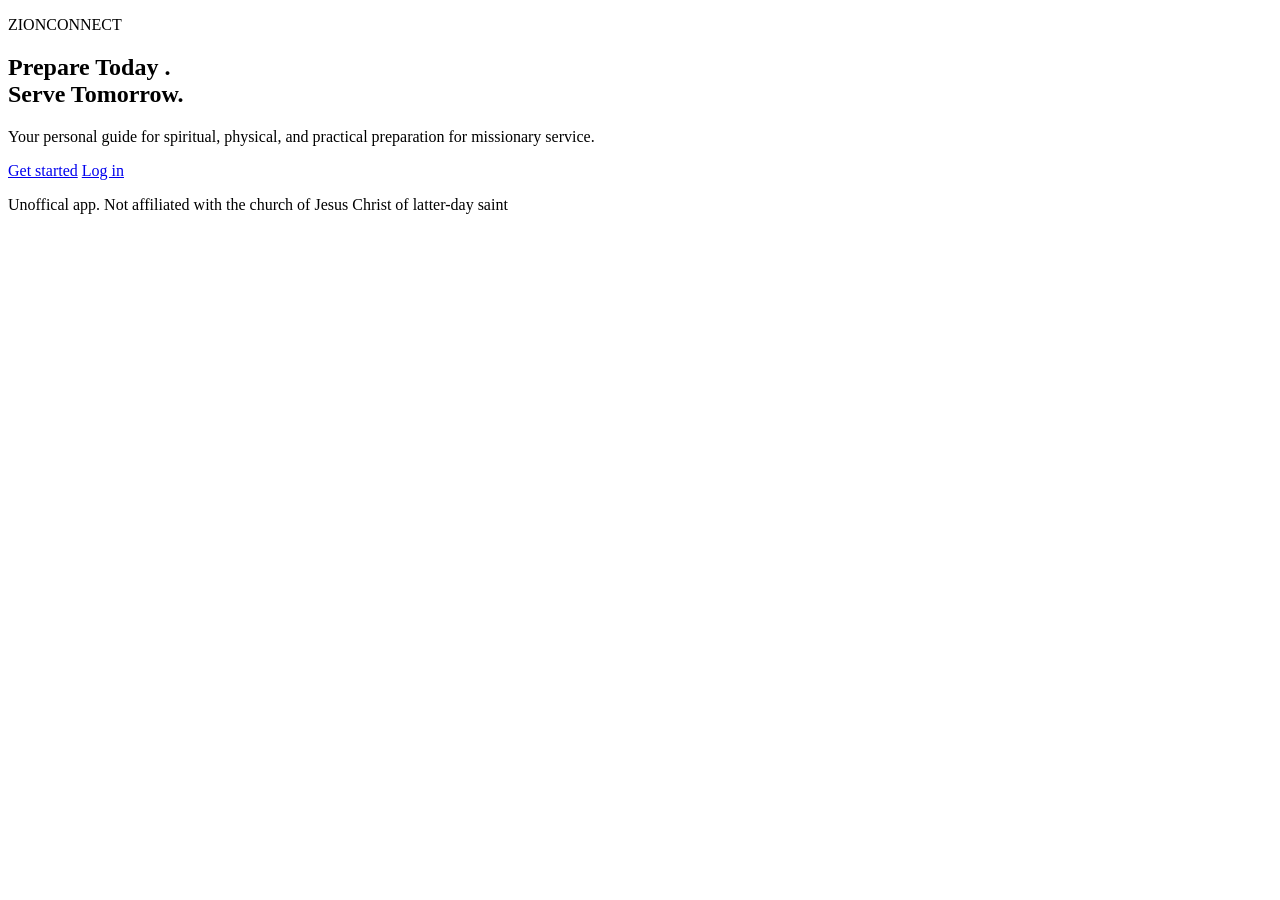
==== index.html @ dfbb82f5 "I just added a landing page for the app" ====
<!DOCTYPE html>
<html lang="en">
<head>
    <meta charset="UTF-8">
    <meta name="viewport" content="width=device-width, initial-scale=1.0">
    <meta name="description" content="Zionconnect helps prospective missionaries prepare spiritually, physically, and practically.">
    <title>Zionconnect</title>
    <link rel="stylesheet" href="style.css">
</head>
<body>
<main>
    <section class="hero">
        <p class="brand">ZIONCONNECT</p>
        <h1>Prepare Today . <br>Serve Tomorrow.</h1>
        <p class="lead">Your personal guide for spiritual, physical, and practical preparation for missionary service.</p>
        <div class="actions">
            <a href="account.html" class="btn btn-primary">Get started</a>
            <a href="account.html" class="btn btn-outline">Log in</a>
        </div>
 </section>
</main>

<footer class="site-footer">
    <p>Unoffical app. Not affiliated with the church of Jesus Christ of latter-day saint</p>
</footer>

<script src="app.js"></script>

</body>















</html>
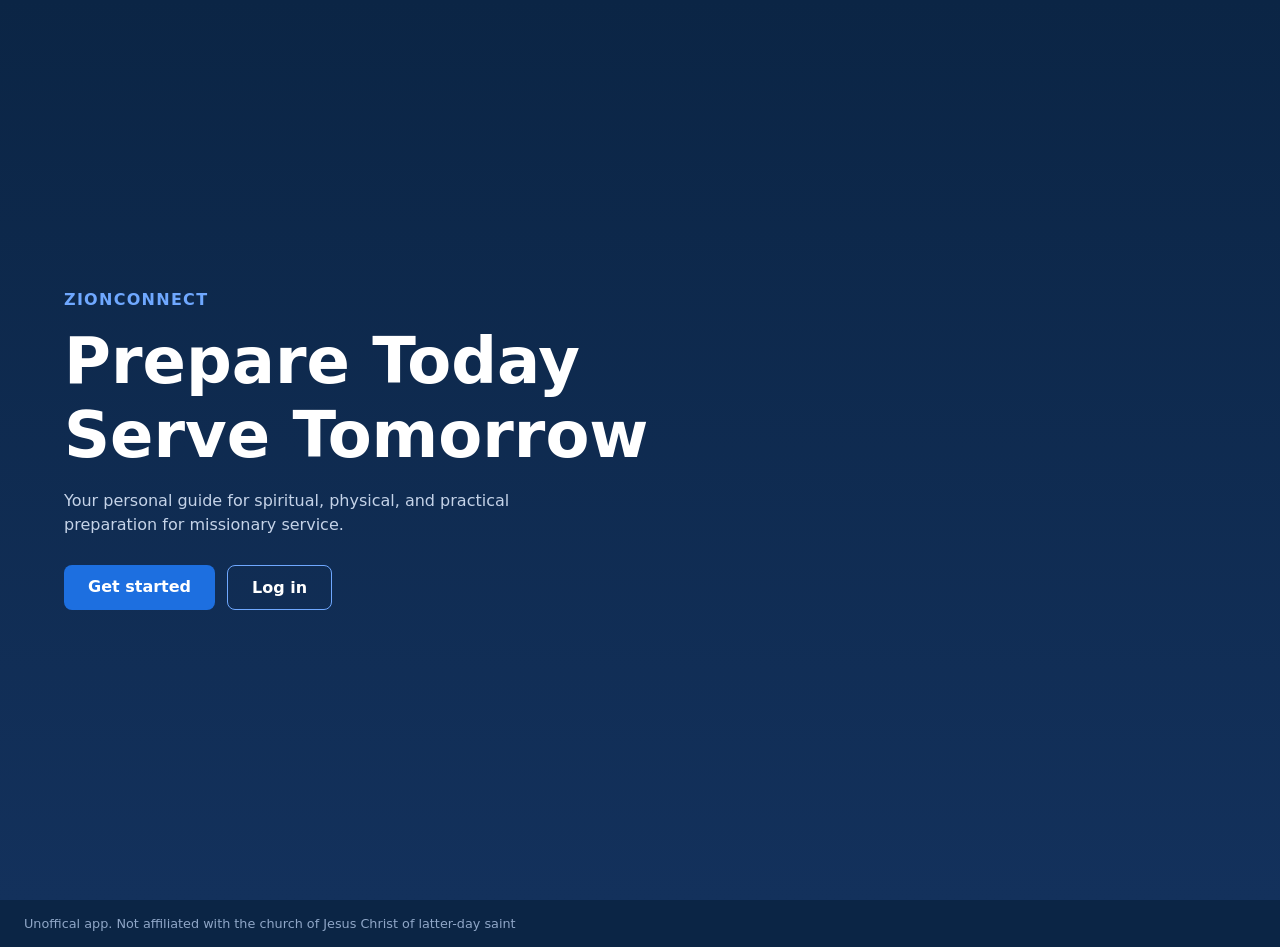
==== commit 2d187c6c: "Fixed CSS typos for button styling" ====
--- a/index.html
+++ b/index.html
@@ -11,7 +11,7 @@
 <main>
     <section class="hero">
         <p class="brand">ZIONCONNECT</p>
-        <h1>Prepare Today . <br>Serve Tomorrow.</h1>
+        <h1>Prepare Today  <br>Serve Tomorrow</h1>
         <p class="lead">Your personal guide for spiritual, physical, and practical preparation for missionary service.</p>
         <div class="actions">
             <a href="account.html" class="btn btn-primary">Get started</a>
--- a/style.css
+++ b/style.css
@@ -0,0 +1,126 @@
+ :root {
+    --navy: #0b2545;
+    --navy-light: #13315c;
+    --blue: #1d6fe0;
+    --blue-light: #6fa8ff;
+    --white: #ffffff;
+    --text-muted: #c5d3e8;
+}
+
+*,
+*::before,
+*::after{
+    box-sizing: border-box;
+}
+
+
+body {
+    margin: 0;
+    font-family: system-ui, -apple-system, "segoe UI", Roboto, sans-serif;
+    color: var(--white);
+    background: var(--navy);
+}
+
+
+.hero {
+    min-height: 100vh;
+    padding: 24px;
+    display: flex;
+    flex-direction: column;
+    justify-content: center;
+    background: linear-gradient(var(--navy), var(--navy-light));
+}
+
+
+.brand {
+    margin: 0 0 16px;
+    color: var(--blue-light);
+    font-weight: 600;
+    letter-spacing: 0.08em;
+}
+
+
+h1 {
+  margin: 0 0 16px;
+  font-size: 2.6rem;
+  line-height: 1.15;
+}
+
+.lead {
+    max-width: 480px;
+    margin: 0;
+    line-height: 1.5;
+    color: var(--text-muted);
+}
+
+
+.actions {
+    display: flex;
+    flex-wrap: wrap;
+    gap: 12px;
+    margin-top: 28px;
+}
+
+
+.btn {
+    display: inline-block;
+    padding: 12px 24px;
+    border-radius: 8px;
+    font-weight: 600;
+    text-decoration: none;
+}
+
+
+.btn-primary {
+    background: var(--blue);
+    color: var(--white);
+}
+
+
+.btn-outline {
+    border: 1px solid var(--blue-light);
+    color: var(--white);
+}
+
+
+.btn:focus-visible {
+  outline: 3px solid var(--white);
+  outline-offset: 3px;
+}
+
+.site-footer {
+  padding: 16px 24px;
+  background: var(--navy);
+  color: #8fa6c7;
+  font-size: 0.8rem;
+}
+
+
+
+.site-footer p {
+  margin: 0;
+}
+
+
+
+
+
+
+
+
+
+
+
+
+
+
+
+@media (min-width: 768px) {
+  .hero {
+    padding: 64px;
+  }
+
+  h1 {
+    font-size: 4rem;
+  }
+}
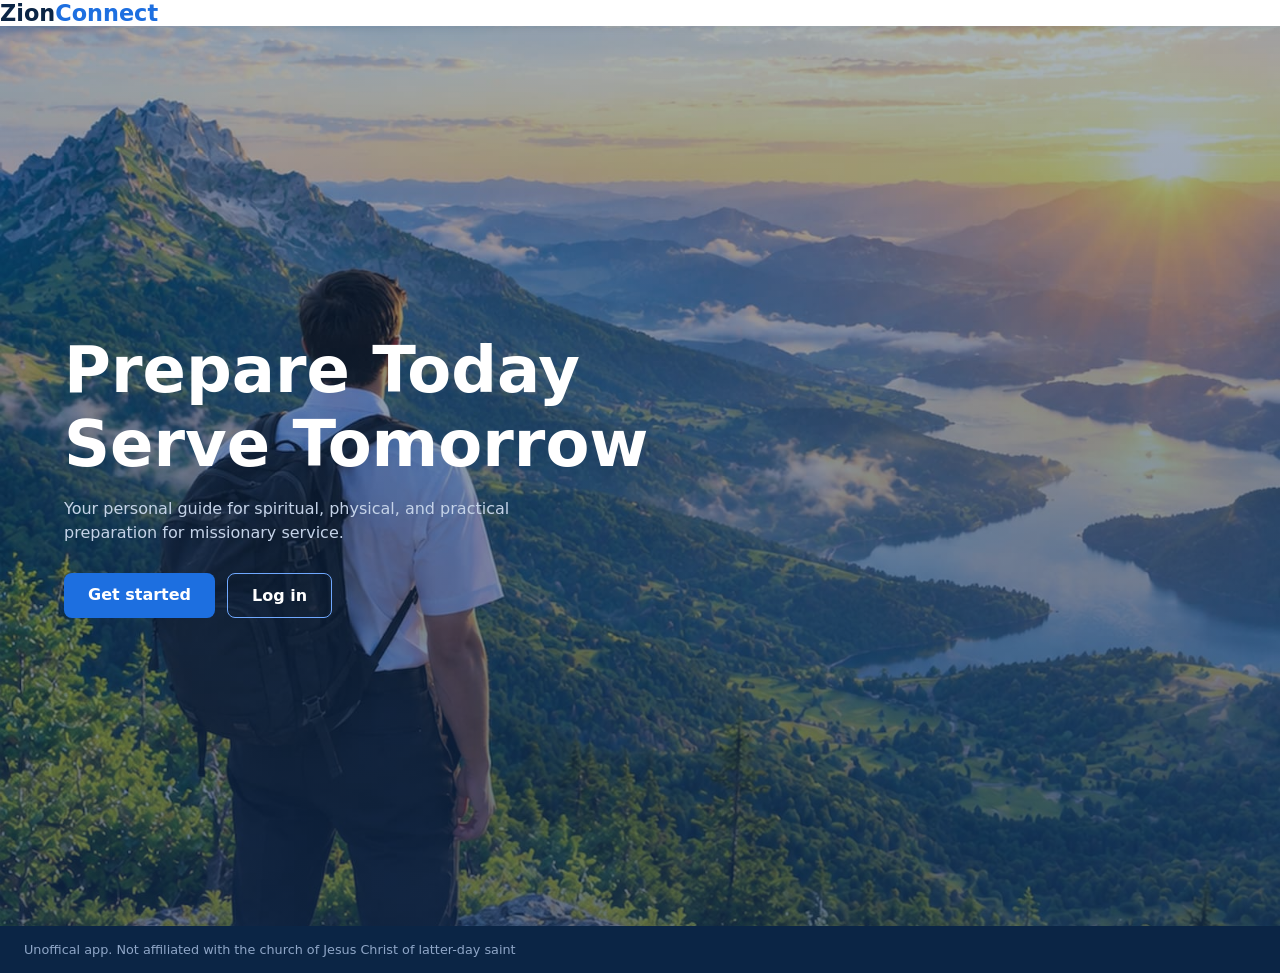
==== commit 10262b70: "i added and styled the header" ====
--- a/index.html
+++ b/index.html
@@ -8,9 +8,11 @@
     <link rel="stylesheet" href="style.css">
 </head>
 <body>
+    <header class="site-header">
+  <a href="index.html" class="logo">Zion<span>Connect</span></a>
+</header>
 <main>
     <section class="hero">
-        <p class="brand">ZIONCONNECT</p>
         <h1>Prepare Today  <br>Serve Tomorrow</h1>
         <p class="lead">Your personal guide for spiritual, physical, and practical preparation for missionary service.</p>
         <div class="actions">
--- a/style.css
+++ b/style.css
@@ -28,16 +28,12 @@
     display: flex;
     flex-direction: column;
     justify-content: center;
-    background: linear-gradient(var(--navy), var(--navy-light));
+  background:
+    linear-gradient(rgba(11, 37, 69, 0.35), rgba(19, 49, 92, 0.65)),
+    url("images/hero.jpg") center / cover no-repeat;
+
 }
-
-
-.brand {
-    margin: 0 0 16px;
-    color: var(--blue-light);
-    font-weight: 600;
-    letter-spacing: 0.08em;
-}
+    
 
 
 h1 {
@@ -54,11 +50,75 @@
 }
 
 
+.site-header {
+  position: sticky;
+  top: 0;
+  z-index: 10;
+  background: var(--white);
+  box-shadow: 0 1px 8px rgba(11, 37, 69, 0.12);
+}
+
+.navbar {
+  display: flex;
+  align-items: center;
+  justify-content: space-between;
+  max-width: 1200px;
+  margin: 0 auto;
+  padding: 14px 24px;
+}
+
+.logo {
+  font-size: 1.4rem;
+  font-weight: 700;
+  color: var(--navy);
+  text-decoration: none;
+}
+
+.logo span {
+  color: var(--blue);
+}
+
+.nav-links {
+  display: flex;
+  align-items: center;
+  gap: 20px;
+  margin: 0;
+  padding: 0;
+  list-style: none;
+}
+
+.nav-links a {
+  color: var(--navy);
+  font-weight: 600;
+  text-decoration: none;
+}
+
+.nav-links a:hover {
+  color: var(--blue);
+}
+
+.nav-links .nav-cta {
+  padding: 8px 18px;
+  color: var(--white);
+}
+
+.nav-links .nav-cta:hover {
+  color: var(--white);
+}
+
+.logo:focus-visible,
+.nav-links a:focus-visible {
+  outline: 3px solid var(--blue);
+  outline-offset: 3px;
+}
+
+
 .actions {
     display: flex;
     flex-wrap: wrap;
     gap: 12px;
     margin-top: 28px;
+    
 }
 
 
@@ -68,6 +128,7 @@
     border-radius: 8px;
     font-weight: 600;
     text-decoration: none;
+
 }
 
 
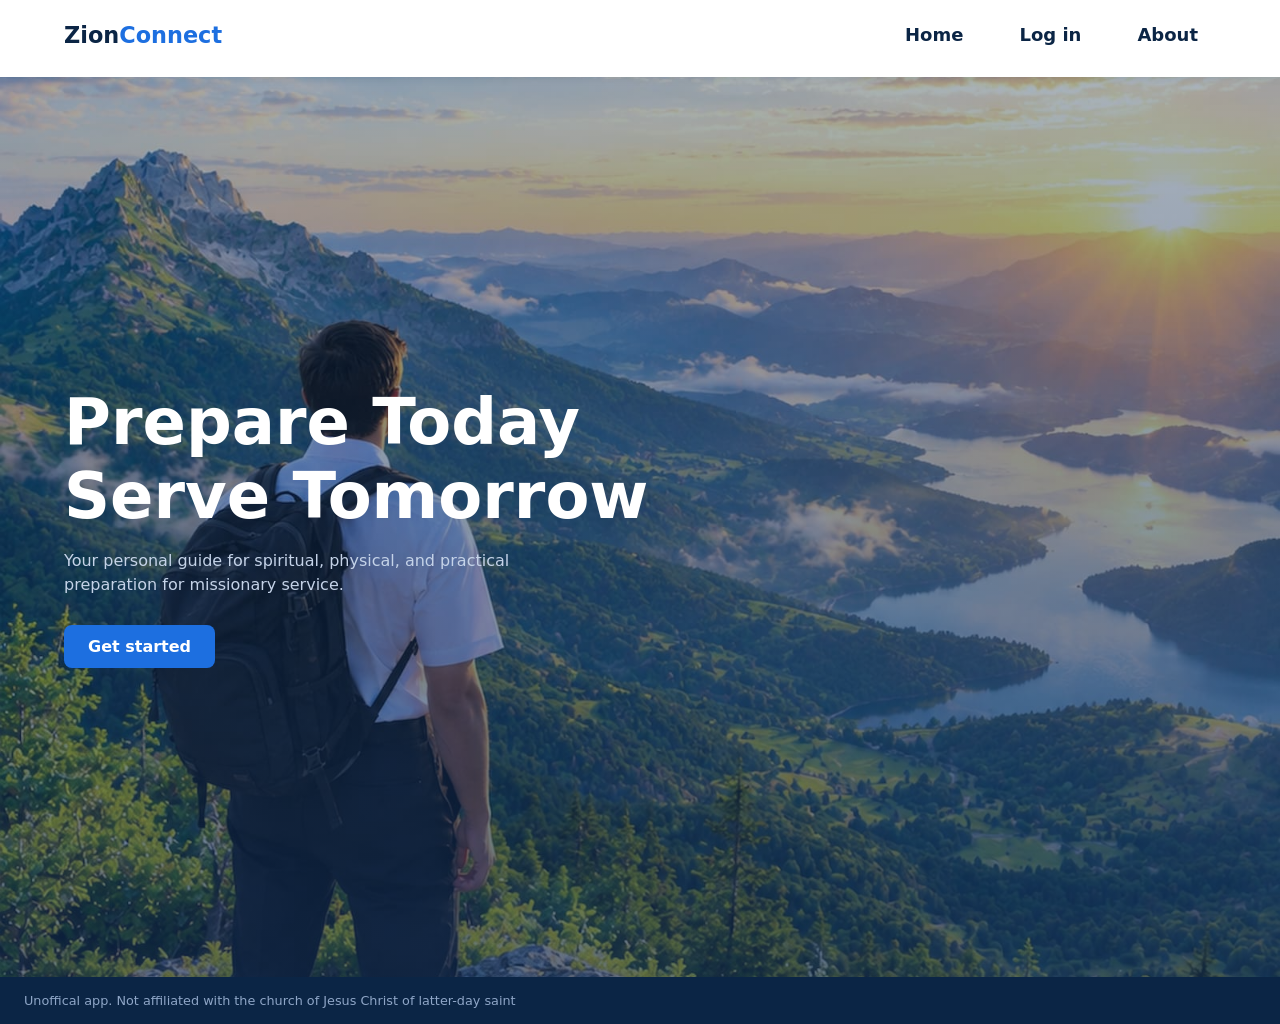
==== commit 10ebdedc: "Styled the landing page I cleaned the design, by adding a hovering and a background transition on it" ====
--- a/index.html
+++ b/index.html
@@ -9,7 +9,13 @@
 </head>
 <body>
     <header class="site-header">
-  <a href="index.html" class="logo">Zion<span>Connect</span></a>
+  <nav class="navbar" aria-label="Main navigation">
+    <a href="index.html" class="logo">Zion<span>Connect</span></a>
+    <ul class="nav-links">
+      <li><a href="index.html">Home</a></li>
+      <li><a href="account.html">Log in</a></li>
+      <li><a href="about.html">About</a></li>
+  </nav>
 </header>
 <main>
     <section class="hero">
@@ -17,8 +23,6 @@
         <p class="lead">Your personal guide for spiritual, physical, and practical preparation for missionary service.</p>
         <div class="actions">
             <a href="account.html" class="btn btn-primary">Get started</a>
-            <a href="account.html" class="btn btn-outline">Log in</a>
-        </div>
  </section>
 </main>
 
--- a/style.css
+++ b/style.css
@@ -13,7 +13,7 @@
     box-sizing: border-box;
 }
 
-
+/* THIS IS THE STYLES FOR THE BODY AND HERO SECTION*/
 body {
     margin: 0;
     font-family: system-ui, -apple-system, "segoe UI", Roboto, sans-serif;
@@ -54,10 +54,12 @@
   position: sticky;
   top: 0;
   z-index: 10;
+  padding-bottom: 8px;
   background: var(--white);
   box-shadow: 0 1px 8px rgba(11, 37, 69, 0.12);
 }
 
+/* THIS IS FOR THE NAVBAR AND NAV-LINKS*/
 .navbar {
   display: flex;
   align-items: center;
@@ -66,6 +68,44 @@
   margin: 0 auto;
   padding: 14px 24px;
 }
+
+.nav-links {
+  display: flex;
+  align-items: center;
+  gap: 20px;
+  margin: 0;
+  padding: 0;
+  list-style: none;
+  font-size: large;
+}
+
+.nav-links a {
+  color: var(--navy);
+  font-weight: 600;
+  text-decoration: none;
+  padding: 10px 18px;
+  display: inline-block;
+  transition: 0.3s ease;
+}
+
+.nav-links a:hover {
+  background-color: black;
+  color: white;
+  border-radius: 30px;
+}
+
+.nav-links .nav-cta {
+  padding: 8px 18px;
+  color: var(--white);
+}
+
+.nav-links .nav-cta:hover {
+ background-color: black;
+  color: white;
+  border-radius: 25px;
+}
+
+/* THIS IS THE STYLES FOR THE LOGO*/
 
 .logo {
   font-size: 1.4rem;
@@ -78,33 +118,6 @@
   color: var(--blue);
 }
 
-.nav-links {
-  display: flex;
-  align-items: center;
-  gap: 20px;
-  margin: 0;
-  padding: 0;
-  list-style: none;
-}
-
-.nav-links a {
-  color: var(--navy);
-  font-weight: 600;
-  text-decoration: none;
-}
-
-.nav-links a:hover {
-  color: var(--blue);
-}
-
-.nav-links .nav-cta {
-  padding: 8px 18px;
-  color: var(--white);
-}
-
-.nav-links .nav-cta:hover {
-  color: var(--white);
-}
 
 .logo:focus-visible,
 .nav-links a:focus-visible {
@@ -112,7 +125,7 @@
   outline-offset: 3px;
 }
 
-
+/* THIS IS FOR THE ACTIONS AND BUTTON*/
 .actions {
     display: flex;
     flex-wrap: wrap;
@@ -138,17 +151,14 @@
 }
 
 
-.btn-outline {
-    border: 1px solid var(--blue-light);
-    color: var(--white);
-}
-
 
 .btn:focus-visible {
   outline: 3px solid var(--white);
   outline-offset: 3px;
 }
 
+
+/* THIS IS FOR THE SITE FOOTER*/
 .site-footer {
   padding: 16px 24px;
   background: var(--navy);
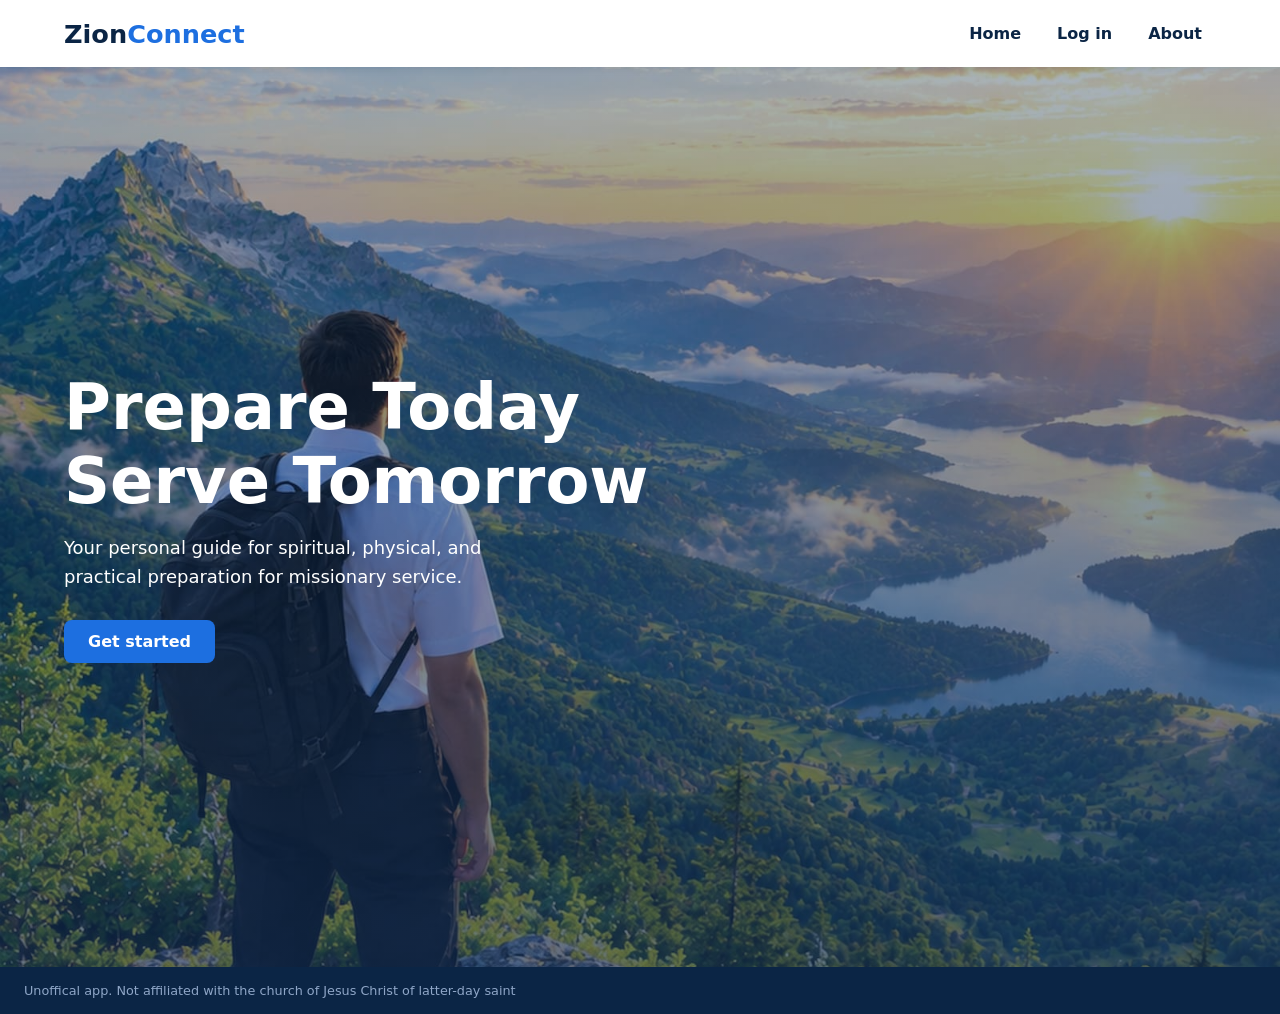
==== commit e2fe0aa1: "Update ZionConnect navigation, refine CSS styling, and add password visibility toggle with eye icons" ====
--- a/index.html
+++ b/index.html
@@ -6,23 +6,29 @@
     <meta name="description" content="Zionconnect helps prospective missionaries prepare spiritually, physically, and practically.">
     <title>Zionconnect</title>
     <link rel="stylesheet" href="style.css">
+    <script src="app.js" defer></script>
 </head>
 <body>
-    <header class="site-header">
+
+<header class="site-header">
   <nav class="navbar" aria-label="Main navigation">
     <a href="index.html" class="logo">Zion<span>Connect</span></a>
+
     <ul class="nav-links">
       <li><a href="index.html">Home</a></li>
-      <li><a href="account.html">Log in</a></li>
+      <li><a href="login.html">Log in</a></li>
       <li><a href="about.html">About</a></li>
+    </ul>
   </nav>
 </header>
+
 <main>
     <section class="hero">
         <h1>Prepare Today  <br>Serve Tomorrow</h1>
         <p class="lead">Your personal guide for spiritual, physical, and practical preparation for missionary service.</p>
         <div class="actions">
-            <a href="account.html" class="btn btn-primary">Get started</a>
+            <a href="signup.html" class="btn btn-primary">Get started</a>
+        </div>    
  </section>
 </main>
 
@@ -30,7 +36,6 @@
     <p>Unoffical app. Not affiliated with the church of Jesus Christ of latter-day saint</p>
 </footer>
 
-<script src="app.js"></script>
 
 </body>
 
--- a/style.css
+++ b/style.css
@@ -1,123 +1,123 @@
- :root {
-    --navy: #0b2545;
-    --navy-light: #13315c;
-    --blue: #1d6fe0;
-    --blue-light: #6fa8ff;
-    --white: #ffffff;
-    --text-muted: #c5d3e8;
-}
+
+/* ========================================
+   1. COLOR VARIABLES
+======================================== */
+
+:root {
+  --navy: #0b2545;
+  --navy-light: #13315c;
+  --blue: #1d6fe0;
+  --blue-light: #6fa8ff;
+  --white: #ffffff;
+  --text-muted: #c5d3e8;
+  --border-color: #c5d3e8;
+  --form-text: #52647c;
+}
+
+
+/* ========================================
+   2. GLOBAL RESET
+======================================== */
 
 *,
 *::before,
-*::after{
-    box-sizing: border-box;
-}
-
-/* THIS IS THE STYLES FOR THE BODY AND HERO SECTION*/
+*::after {
+  box-sizing: border-box;
+}
+
+html {
+  scroll-behavior: smooth;
+}
+
 body {
-    margin: 0;
-    font-family: system-ui, -apple-system, "segoe UI", Roboto, sans-serif;
-    color: var(--white);
-    background: var(--navy);
-}
-
-
-.hero {
-    min-height: 100vh;
-    padding: 24px;
-    display: flex;
-    flex-direction: column;
-    justify-content: center;
-  background:
-    linear-gradient(rgba(11, 37, 69, 0.35), rgba(19, 49, 92, 0.65)),
-    url("images/hero.jpg") center / cover no-repeat;
-
-}
-    
-
-
-h1 {
-  margin: 0 0 16px;
-  font-size: 2.6rem;
-  line-height: 1.15;
-}
-
-.lead {
-    max-width: 480px;
-    margin: 0;
-    line-height: 1.5;
-    color: var(--text-muted);
-}
-
+  margin: 0;
+  font-family: system-ui, -apple-system, "Segoe UI", Roboto, sans-serif;
+  color: var(--white);
+  background: var(--navy);
+}
+
+
+/* ========================================
+   3. HEADER AND NAVBAR
+======================================== */
 
 .site-header {
   position: sticky;
   top: 0;
   z-index: 10;
-  padding-bottom: 8px;
   background: var(--white);
   box-shadow: 0 1px 8px rgba(11, 37, 69, 0.12);
 }
 
-/* THIS IS FOR THE NAVBAR AND NAV-LINKS*/
 .navbar {
   display: flex;
   align-items: center;
   justify-content: space-between;
+  gap: 16px;
   max-width: 1200px;
   margin: 0 auto;
   padding: 14px 24px;
 }
 
+
+/* Logo */
+
+.logo {
+  flex-shrink: 0;
+  font-size: 1.6rem;
+  font-weight: 700;
+  color: var(--navy);
+  text-decoration: none;
+}
+
+.logo span {
+  color: var(--blue);
+}
+
+
+/* Navigation links */
+
 .nav-links {
   display: flex;
   align-items: center;
-  gap: 20px;
+  flex-wrap: wrap;
+  gap: 8px;
   margin: 0;
   padding: 0;
   list-style: none;
-  font-size: large;
+  font-size: 1rem;
 }
 
 .nav-links a {
+  display: inline-block;
+  padding: 10px 14px;
+  border-radius: 25px;
   color: var(--navy);
   font-weight: 600;
   text-decoration: none;
+  transition: background-color 0.3s ease, color 0.3s ease;
+}
+
+.nav-links a:hover {
+  background-color: var(--navy-light);
+  color: var(--white);
+}
+
+/* Optional highlighted navigation link */
+
+.nav-links .nav-cta {
   padding: 10px 18px;
-  display: inline-block;
-  transition: 0.3s ease;
-}
-
-.nav-links a:hover {
-  background-color: black;
-  color: white;
-  border-radius: 30px;
-}
-
-.nav-links .nav-cta {
-  padding: 8px 18px;
+  background-color: var(--blue);
   color: var(--white);
 }
 
 .nav-links .nav-cta:hover {
- background-color: black;
-  color: white;
-  border-radius: 25px;
-}
-
-/* THIS IS THE STYLES FOR THE LOGO*/
-
-.logo {
-  font-size: 1.4rem;
-  font-weight: 700;
-  color: var(--navy);
-  text-decoration: none;
-}
-
-.logo span {
-  color: var(--blue);
-}
-
+  background-color: var(--navy-light);
+  color: var(--white);
+}
+
+
+/* Keyboard focus */
 
 .logo:focus-visible,
 .nav-links a:focus-visible {
@@ -125,32 +125,69 @@
   outline-offset: 3px;
 }
 
-/* THIS IS FOR THE ACTIONS AND BUTTON*/
+
+/* ========================================
+   4. LANDING PAGE HERO
+======================================== */
+
+.hero {
+  display: flex;
+  flex-direction: column;
+  justify-content: center;
+  min-height: 100vh;
+  padding: 24px;
+
+  background:
+    linear-gradient(
+      rgba(11, 37, 69, 0.35),
+      rgba(19, 49, 92, 0.65)
+    ),
+    url("images/hero.jpg") center / cover no-repeat;
+}
+
+.hero h1 {
+  margin: 0 0 16px;
+  font-size: 2.6rem;
+  line-height: 1.15;
+}
+
+.lead {
+  max-width: 480px;
+  margin: 0;
+  color: var(--white);
+  font-size: 1.125rem;
+  line-height: 1.6;
+}
+
+
+/* ========================================
+   5. LANDING PAGE ACTIONS AND BUTTONS
+======================================== */
+
 .actions {
-    display: flex;
-    flex-wrap: wrap;
-    gap: 12px;
-    margin-top: 28px;
-    
-}
-
+  display: flex;
+  flex-wrap: wrap;
+  gap: 12px;
+  margin-top: 28px;
+}
 
 .btn {
-    display: inline-block;
-    padding: 12px 24px;
-    border-radius: 8px;
-    font-weight: 600;
-    text-decoration: none;
-
-}
-
+  display: inline-block;
+  padding: 12px 24px;
+  border-radius: 8px;
+  font-weight: 600;
+  text-decoration: none;
+  transition: background-color 0.3s ease;
+}
 
 .btn-primary {
-    background: var(--blue);
-    color: var(--white);
-}
-
-
+  background-color: var(--blue);
+  color: var(--white);
+}
+
+.btn-primary:hover {
+  background-color: var(--navy-light);
+}
 
 .btn:focus-visible {
   outline: 3px solid var(--white);
@@ -158,40 +195,258 @@
 }
 
 
-/* THIS IS FOR THE SITE FOOTER*/
+/* ========================================
+   6. FORM CONTAINER
+   Used by signup.html and login.html
+======================================== */
+
+.form-container {
+  width: 90%;
+  max-width: 480px;
+  margin: 48px auto;
+  padding: 32px;
+  border-radius: 16px;
+  background-color: var(--white);
+  color: var(--navy);
+  box-shadow: 0 8px 24px rgba(0, 0, 0, 0.15);
+}
+
+.form-container h1 {
+  margin: 0 0 12px;
+  color: var(--navy);
+  font-size: 2rem;
+  line-height: 1.2;
+}
+
+.form-container p {
+  color: var(--form-text);
+  line-height: 1.6;
+}
+
+
+/* ========================================
+   7. FORM LABELS
+======================================== */
+
+.form-container label {
+  display: block;
+  margin: 18px 0 8px;
+  color: var(--navy);
+  font-size: 0.95rem;
+  font-weight: 600;
+}
+
+
+/* ========================================
+   8. FORM INPUTS
+======================================== */
+
+.form-container input,
+.form-container select,
+.form-container textarea {
+  display: block;
+  width: 100%;
+  min-height: 46px;
+  padding: 12px 14px;
+  border: 1px solid var(--border-color);
+  border-radius: 8px;
+  background-color: var(--white);
+  color: var(--navy);
+  font: inherit;
+  transition: border-color 0.2s ease, box-shadow 0.2s ease;
+}
+
+.form-container textarea {
+  min-height: 110px;
+  resize: vertical;
+}
+
+.form-container input::placeholder,
+.form-container textarea::placeholder {
+  color: #718096;
+}
+
+
+/* Highlight the field currently selected */
+
+.form-container input:focus,
+.form-container select:focus,
+.form-container textarea:focus {
+  border-color: var(--blue);
+  outline: 3px solid rgba(29, 111, 224, 0.2);
+}
+
+
+/* ========================================
+   9. FORM LAYOUT
+======================================== */
+
+.form-container form {
+  margin-top: 24px;
+}
+
+
+/* ========================================
+   10. FORM SUBMIT BUTTON
+======================================== */
+
+.form-container button {
+  display: block;
+  width: 100%;
+  margin-top: 28px;
+  padding: 14px 18px;
+  border: none;
+  border-radius: 8px;
+  background-color: var(--blue);
+  color: var(--white);
+  font: inherit;
+  font-weight: 700;
+  cursor: pointer;
+  transition: background-color 0.3s ease;
+}
+
+.form-container button:hover {
+  background-color: var(--navy-light);
+}
+
+.form-container button:focus-visible {
+  outline: 3px solid var(--blue);
+  outline-offset: 3px;
+}
+
+
+/* ========================================
+   11. LINKS INSIDE FORMS
+======================================== */
+
+.form-container a {
+  color: var(--blue);
+  font-weight: 600;
+  text-decoration: none;
+}
+
+.form-container a:hover {
+  text-decoration: underline;
+}
+
+
+/* ========================================
+   12. SITE FOOTER
+======================================== */
+
 .site-footer {
   padding: 16px 24px;
-  background: var(--navy);
+  background-color: var(--navy);
   color: #8fa6c7;
   font-size: 0.8rem;
 }
 
-
-
 .site-footer p {
   margin: 0;
 }
 
 
-
-
-
-
-
-
-
-
-
-
-
-
+/* ========================================
+   13. TABLET AND DESKTOP
+======================================== */
 
 @media (min-width: 768px) {
   .hero {
     padding: 64px;
   }
 
-  h1 {
+  .hero h1 {
     font-size: 4rem;
   }
 }
+
+
+/* ========================================
+   14. MOBILE SCREENS
+======================================== */
+
+@media (max-width: 480px) {
+  .navbar {
+    padding: 12px 16px;
+    gap: 8px;
+  }
+
+  .logo {
+    font-size: 1.25rem;
+  }
+
+  .nav-links {
+    gap: 2px;
+    font-size: 0.875rem;
+  }
+
+  .nav-links a {
+    padding: 8px;
+  }
+
+  .form-container {
+    margin: 28px auto;
+    padding: 24px 20px;
+  }
+
+  .form-container h1 {
+    font-size: 1.7rem;
+  }
+}
+
+
+
+
+/* Password input and visibility button */
+
+/* Password field with eye icon */
+
+.password-wrapper {
+  display: flex;
+  align-items: center;
+  position: relative;
+}
+
+.form-container .password-wrapper input {
+  width: 100%;
+  min-width: 0;
+  padding-right: 48px;
+}
+
+.form-container .password-wrapper .toggle-password {
+  position: absolute;
+  right: 4px;
+  top: 50%;
+  transform: translateY(-50%);
+
+  display: flex;
+  align-items: center;
+  justify-content: center;
+
+  width: 40px;
+  height: 40px;
+  margin: 0;
+  padding: 0;
+  border: none;
+  border-radius: 6px;
+
+  background: transparent;
+  color: #52647c;
+  cursor: pointer;
+}
+
+.form-container .password-wrapper .toggle-password:hover {
+  background-color: #eef4ff;
+  color: var(--blue);
+}
+
+.eye-icon {
+  width: 21px;
+  height: 21px;
+  display: block;
+}
+
+.form-container .password-wrapper .toggle-password:focus-visible {
+  outline: 2px solid var(--blue);
+  outline-offset: 1px;
+}
